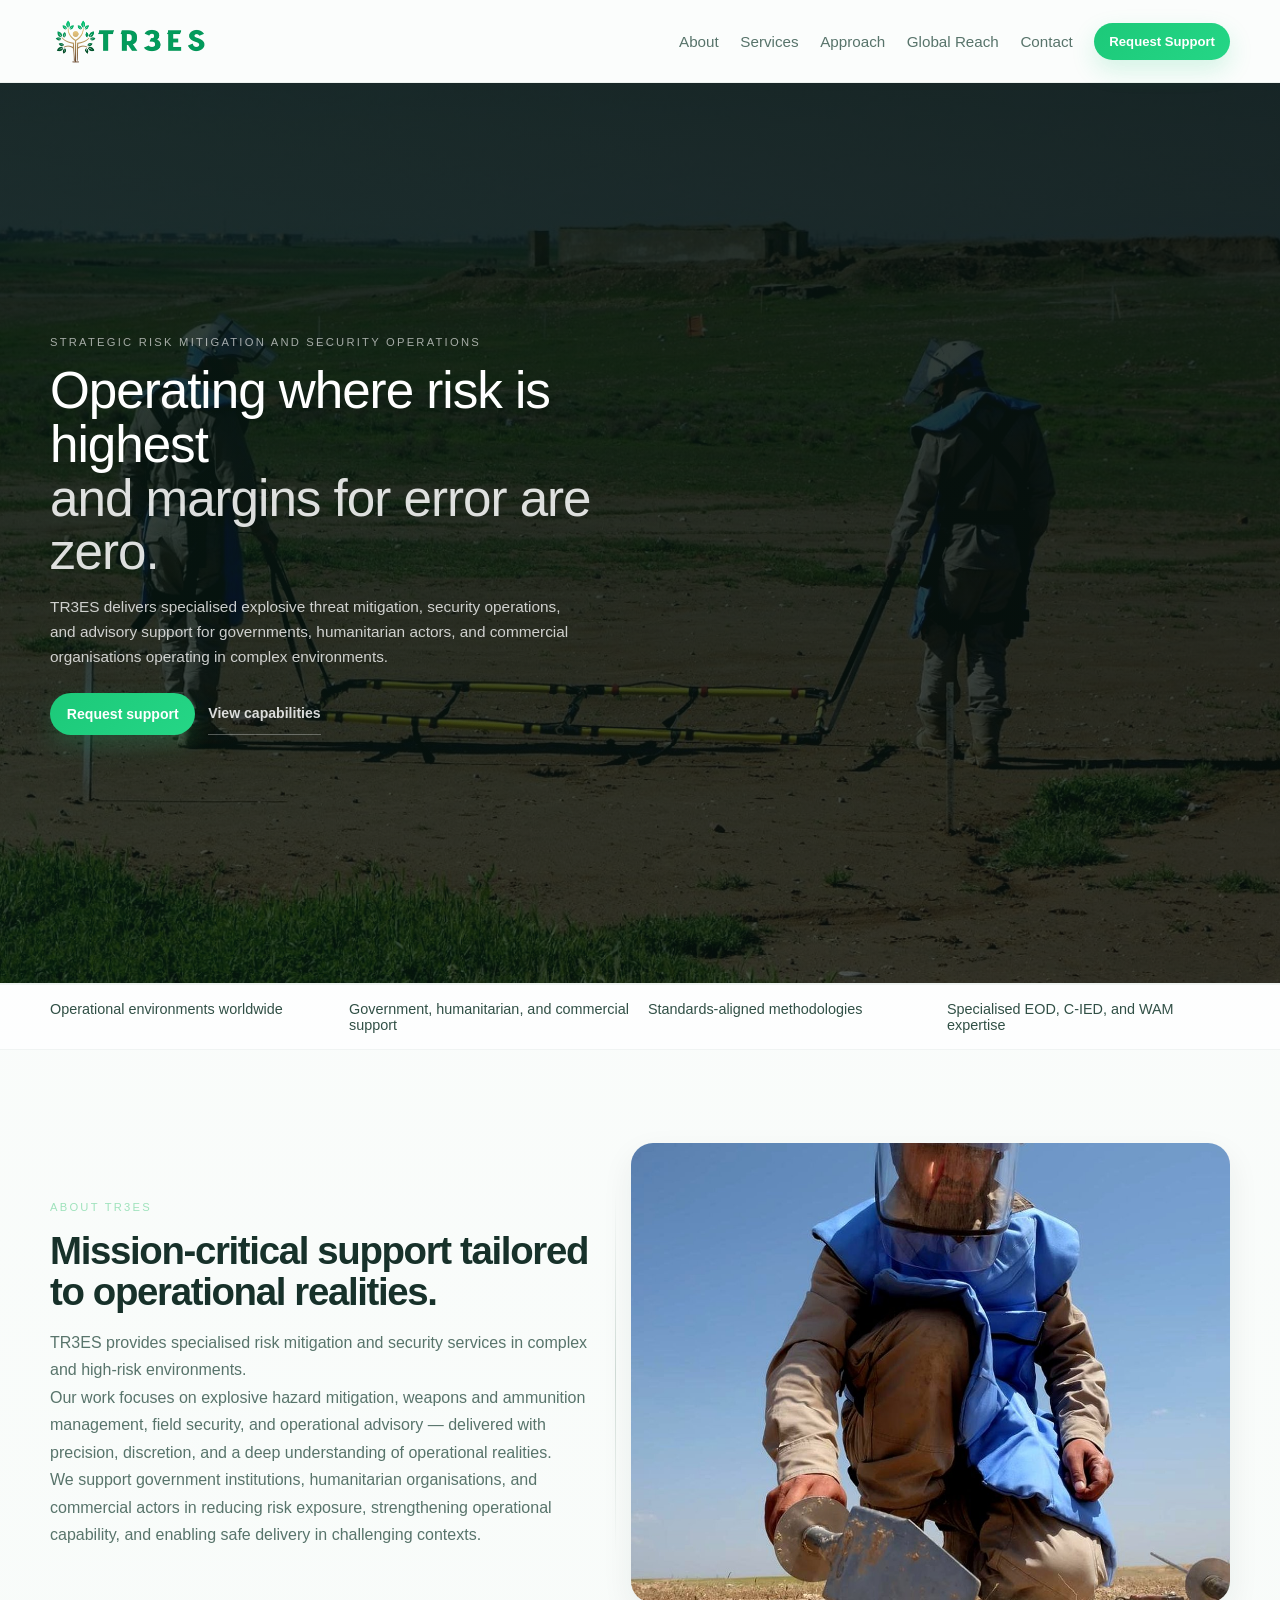
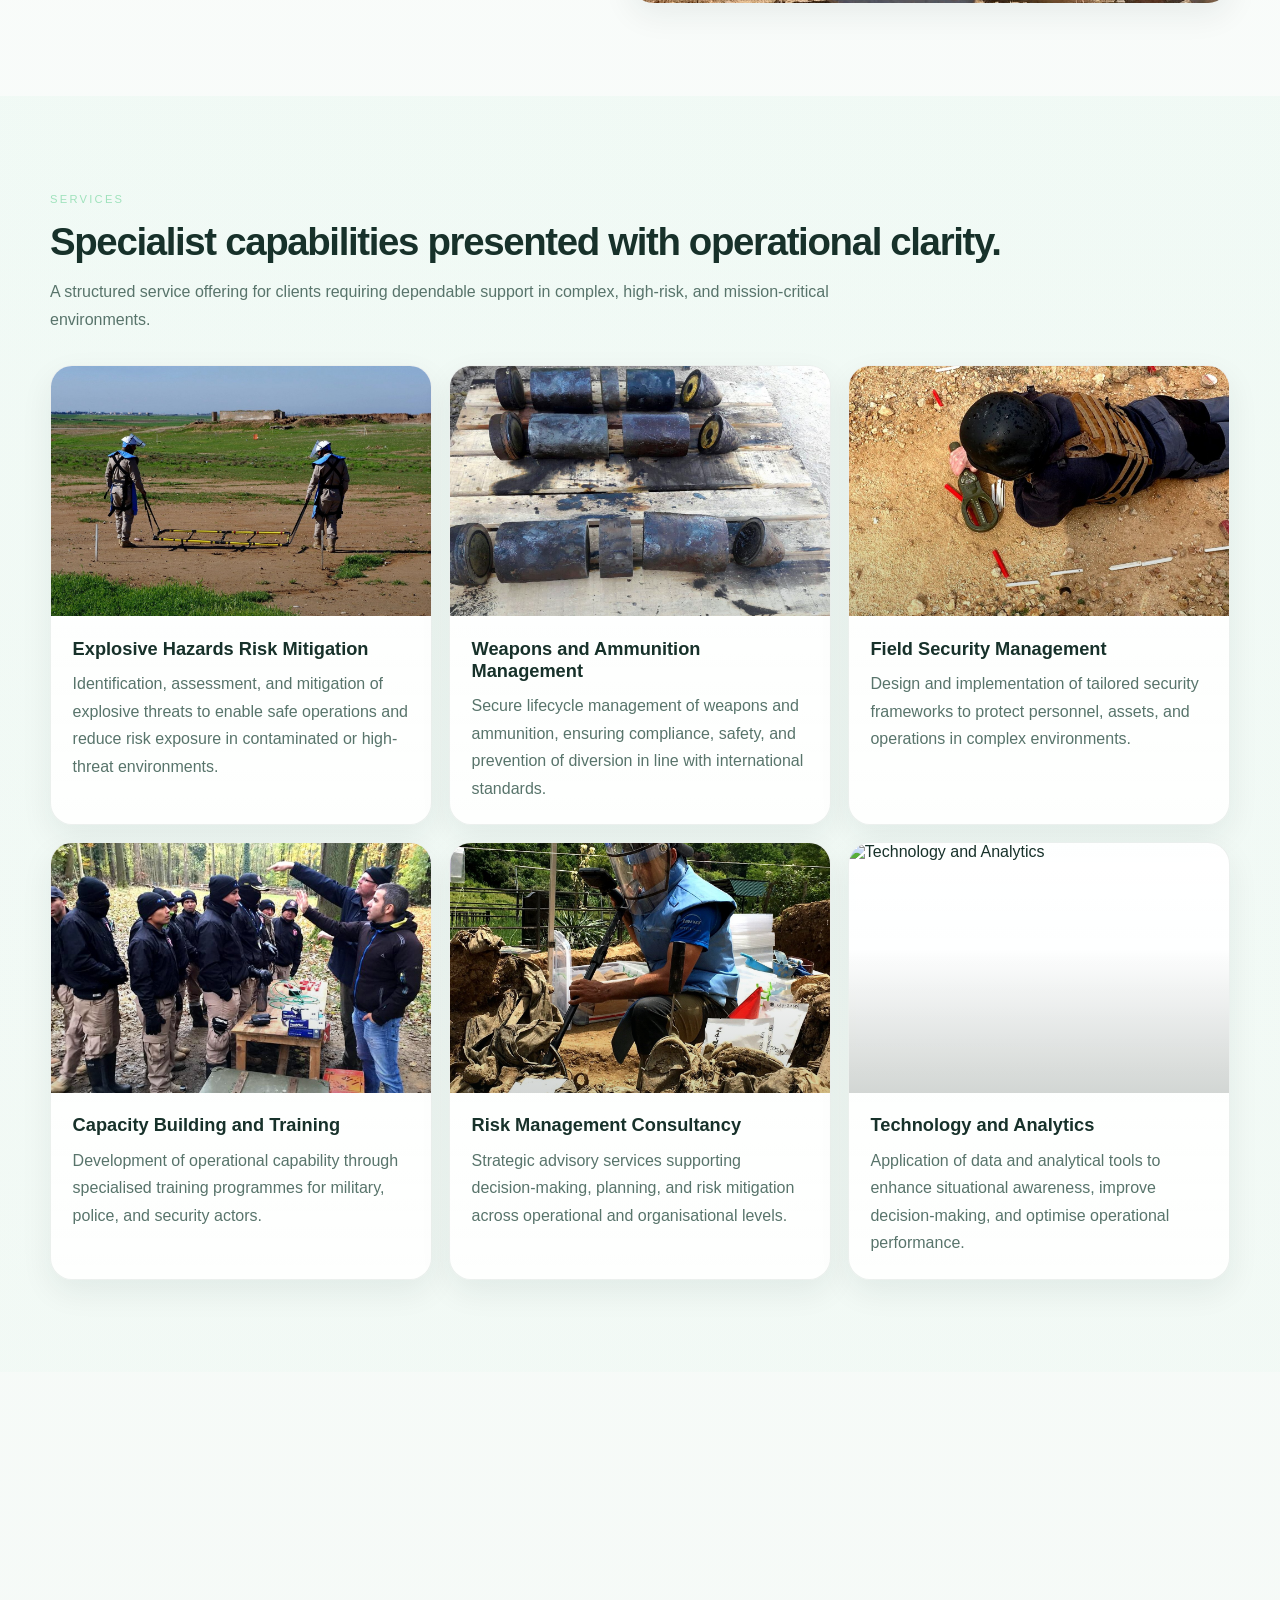
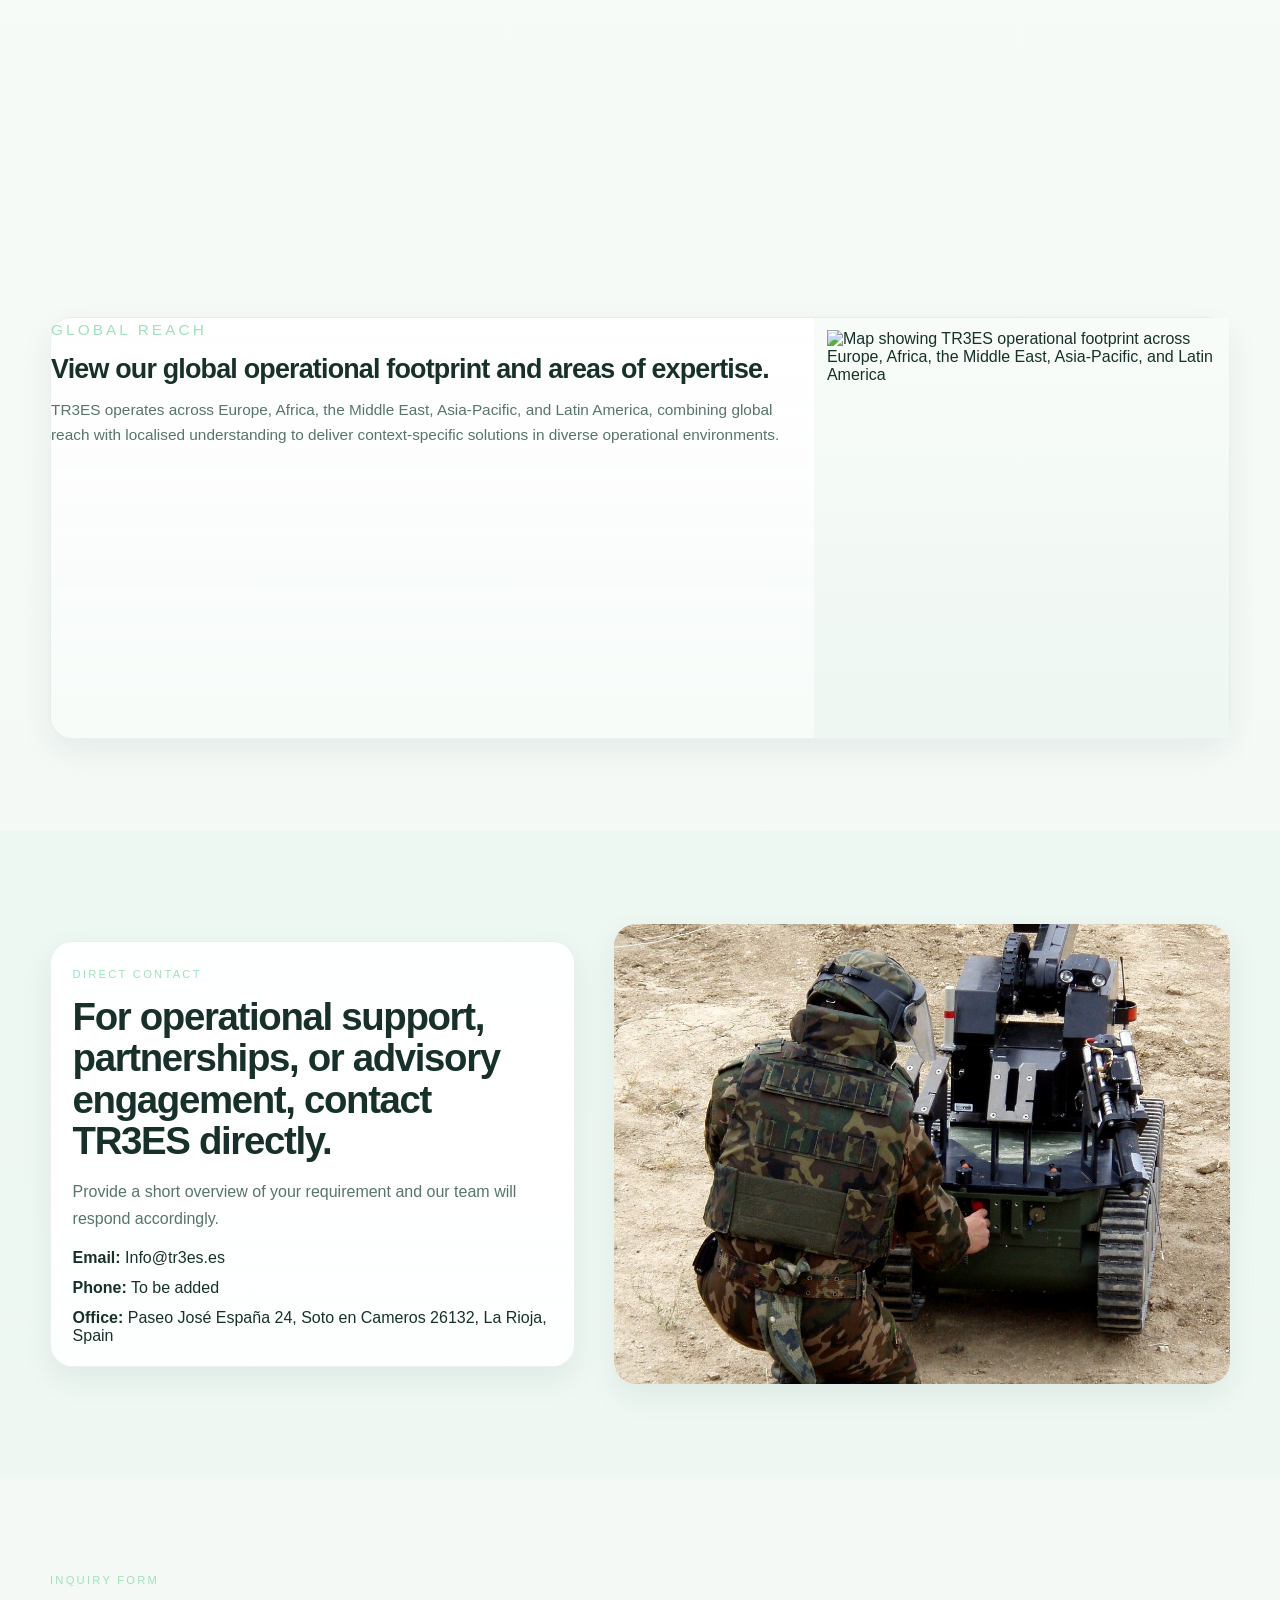
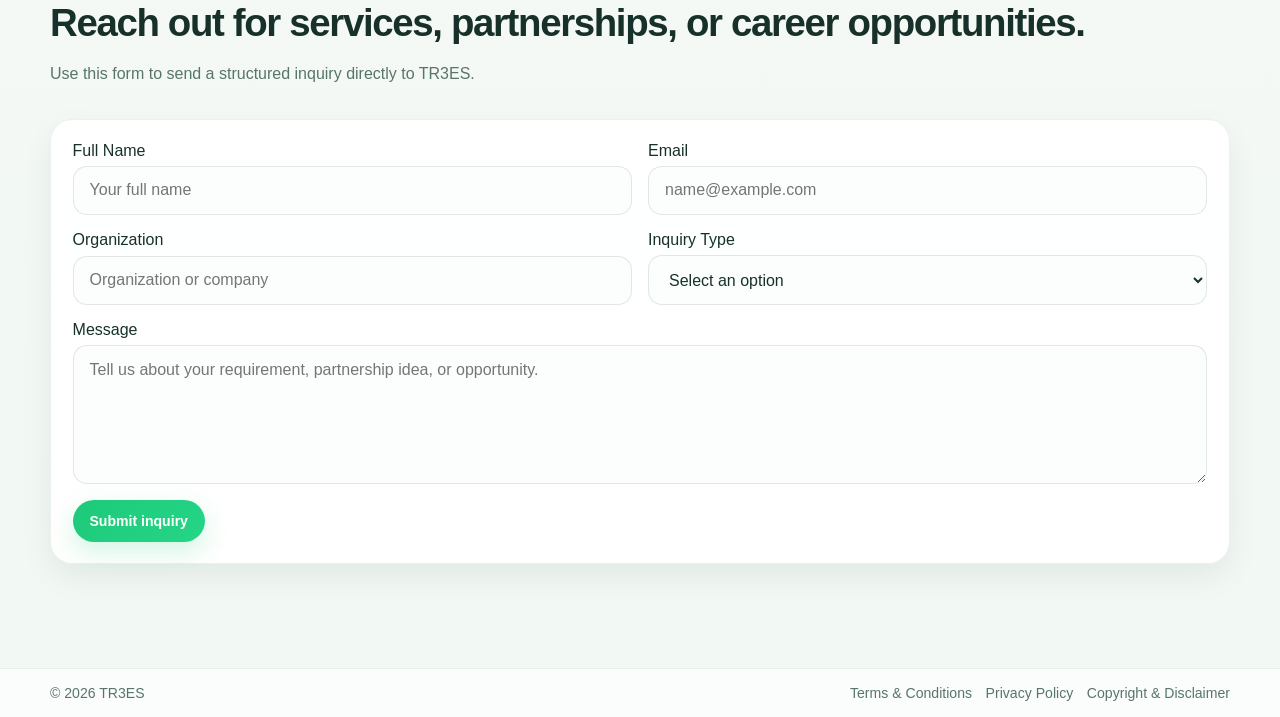
==== index.html @ e6ec6d10 "Add files via upload" ====
<!doctype html>
<html lang="en">
<head>
  <meta charset="utf-8">
  <meta name="viewport" content="width=device-width, initial-scale=1">
  <title>TR3ES | Strategic risk mitigation and security operations</title>
  <meta name="description" content="TR3ES delivers specialised explosive threat mitigation, security operations, training, consultancy, and advisory support for complex environments.">
  <meta name="theme-color" content="#163a2e">
  <meta property="og:title" content="TR3ES | Strategic risk mitigation and security operations">
  <meta property="og:description" content="Operating where risk is highest and margins for error are zero.">
  <meta property="og:type" content="website">
  <meta property="og:image" content="assets/images/service-risk-mitigation.jpg">
  <link rel="icon" type="image/png" href="assets/brand/favicon.png">
  <link rel="stylesheet" href="styles.css">
  <script>
    window.TR3ES_CONFIG = {
      analytics: { ga4MeasurementId: "", plausibleDomain: "", clarityId: "" },
      crm: {
        provider: "mailto",
        endpoint: "",
        hubspotPortalId: "",
        hubspotFormId: "",
        recipientEmail: "Info@tr3es.es"
      }
    };
  </script>
</head>
<body>
  <a class="skip-link" href="#main">Skip to content</a>

  <header class="site-header" id="top">
    <div class="container header-inner">
      <a href="#home" class="brand" aria-label="TR3ES home">
        <img src="assets/brand/logo.png" alt="TR3ES logo">
      </a>
      <button class="menu-toggle" id="menuToggle" aria-expanded="false" aria-controls="mobileNav" aria-label="Toggle navigation">Menu</button>
      <nav class="nav" aria-label="Primary navigation">
        <a href="#about">About</a>
        <a href="#services">Services</a>
        <a href="#approach">Approach</a>
        <a href="#reach">Global Reach</a>
        <a href="#contact">Contact</a>
        <a href="#inquiry" class="button primary small">Request Support</a>
      </nav>
    </div>
    <nav class="mobile-nav" id="mobileNav" aria-label="Mobile navigation">
      <a href="#about">About</a>
      <a href="#services">Services</a>
      <a href="#approach">Approach</a>
      <a href="#reach">Global Reach</a>
      <a href="#contact">Contact</a>
      <a href="#inquiry">Request Support</a>
    </nav>
  </header>

  <main id="main">
    <section id="home" class="hero luxury-hero">
      <img class="hero-image" src="assets/images/service-risk-mitigation.jpg" alt="TR3ES field operations">
      <div class="hero-overlay-premium"></div>
      <div class="container hero-content luxury reveal">
        <div class="hero-inner">
          <p class="eyebrow luxury">Strategic risk mitigation and security operations</p>
          <h1 class="hero-title luxury">Operating where risk is highest <span>and margins for error are zero.</span></h1>
          <p class="hero-lead luxury">TR3ES delivers specialised explosive threat mitigation, security operations, and advisory support for governments, humanitarian actors, and commercial organisations operating in complex environments.</p>
          <div class="button-row luxury">
            <a class="button primary luxury" href="#inquiry">Request support</a>
            <a class="button minimal luxury" href="#services">View capabilities</a>
          </div>
        </div>
      </div>
    </section>

    <section class="credibility-strip reveal">
      <div class="container credibility-grid">
        <div>Operational environments worldwide</div>
        <div>Government, humanitarian, and commercial support</div>
        <div>Standards-aligned methodologies</div>
        <div>Specialised EOD, C-IED, and WAM expertise</div>
      </div>
    </section>

    <section id="about" class="section reveal">
      <div class="container split split-editorial premium-split">
        <div class="copy-block premium-copy">
          <p class="eyebrow">About TR3ES</p>
          <h2>Mission-critical support tailored to operational realities.</h2>
          <p>TR3ES provides specialised risk mitigation and security services in complex and high-risk environments.</p>
          <p>Our work focuses on explosive hazard mitigation, weapons and ammunition management, field security, and operational advisory — delivered with precision, discretion, and a deep understanding of operational realities.</p>
          <p>We support government institutions, humanitarian organisations, and commercial actors in reducing risk exposure, strengthening operational capability, and enabling safe delivery in challenging contexts.</p>
        </div>
        <div class="visual-block editorial-visual hover-lift premium-media">
          <img src="assets/images/about-visual.jpg" alt="TR3ES operational support">
        </div>
      </div>
    </section>

    <section id="services" class="section alt reveal">
      <div class="container">
        <div class="section-head">
          <p class="eyebrow">Services</p>
          <h2>Specialist capabilities presented with operational clarity.</h2>
          <p class="subhead">A structured service offering for clients requiring dependable support in complex, high-risk, and mission-critical environments.</p>
        </div>

        <div class="services-grid premium-services">
          <article class="service-card reveal hover-lift premium-card">
            <div class="service-media"><img src="assets/images/service-risk-mitigation.jpg" alt="Explosive Hazards Risk Mitigation"></div>
            <div class="service-copy">
              <h3>Explosive Hazards Risk Mitigation</h3>
              <p>Identification, assessment, and mitigation of explosive threats to enable safe operations and reduce risk exposure in contaminated or high-threat environments.</p>
            </div>
          </article>

          <article class="service-card reveal hover-lift premium-card">
            <div class="service-media"><img src="assets/images/service-wam.jpg" alt="Weapons and Ammunition Management"></div>
            <div class="service-copy">
              <h3>Weapons and Ammunition Management</h3>
              <p>Secure lifecycle management of weapons and ammunition, ensuring compliance, safety, and prevention of diversion in line with international standards.</p>
            </div>
          </article>

          <article class="service-card reveal hover-lift premium-card">
            <div class="service-media"><img src="assets/images/service-field-security.jpg" alt="Field Security Management"></div>
            <div class="service-copy">
              <h3>Field Security Management</h3>
              <p>Design and implementation of tailored security frameworks to protect personnel, assets, and operations in complex environments.</p>
            </div>
          </article>

          <article class="service-card reveal hover-lift premium-card">
            <div class="service-media"><img src="assets/images/service-training.jpg" alt="Capacity Building and Training"></div>
            <div class="service-copy">
              <h3>Capacity Building and Training</h3>
              <p>Development of operational capability through specialised training programmes for military, police, and security actors.</p>
            </div>
          </article>

          <article class="service-card reveal hover-lift premium-card">
            <div class="service-media"><img src="assets/images/service-consultancy.jpg" alt="Risk Management Consultancy"></div>
            <div class="service-copy">
              <h3>Risk Management Consultancy</h3>
              <p>Strategic advisory services supporting decision-making, planning, and risk mitigation across operational and organisational levels.</p>
            </div>
          </article>

          <article class="service-card reveal hover-lift premium-card">
            <div class="service-media"><img src="assets/images/service-technology-analytics.png" alt="Technology and Analytics"></div>
            <div class="service-copy">
              <h3>Technology and Analytics</h3>
              <p>Application of data and analytical tools to enhance situational awareness, improve decision-making, and optimise operational performance.</p>
            </div>
          </article>
        </div>
      </div>
    </section>

    <section id="approach" class="section reveal">
      <div class="container">
        <div class="section-head">
          <p class="eyebrow">Our Approach</p>
          <h2>Structured, adaptive, and operationally grounded.</h2>
        </div>
        <div class="approach-grid premium-approach">
          <article class="info-card hover-lift">
            <h3>Assessment</h3>
            <p>Understanding operational context, risk exposure, stakeholder requirements, and the conditions that shape delivery.</p>
          </article>
          <article class="info-card hover-lift">
            <h3>Design</h3>
            <p>Developing tailored solutions aligned with operational realities, mission needs, and internationally recognised standards.</p>
          </article>
          <article class="info-card hover-lift">
            <h3>Delivery</h3>
            <p>Executing with precision, adaptability, and continuous evaluation to maintain relevance and control throughout implementation.</p>
          </article>
        </div>
      </div>
    </section>

    <section id="reach" class="section reveal">
      <div class="container reach-shell hover-lift premium-reach">
        <div class="copy-block premium-copy">
          <p class="eyebrow">Global Reach</p>
          <h2>View our global operational footprint and areas of expertise.</h2>
          <p>TR3ES operates across Europe, Africa, the Middle East, Asia-Pacific, and Latin America, combining global reach with localised understanding to deliver context-specific solutions in diverse operational environments.</p>
        </div>
        <div class="reach-map premium-media">
          <img src="assets/images/global-reach-map.png" alt="Map showing TR3ES operational footprint across Europe, Africa, the Middle East, Asia-Pacific, and Latin America">
        </div>
      </div>
    </section>

    <section id="contact" class="section alt reveal">
      <div class="container split premium-split">
        <div class="contact-panel hover-lift premium-card">
          <p class="eyebrow">Direct Contact</p>
          <h2>For operational support, partnerships, or advisory engagement, contact TR3ES directly.</h2>
          <p>Provide a short overview of your requirement and our team will respond accordingly.</p>
          <ul class="contact-list">
            <li><strong>Email:</strong> <a href="mailto:Info@tr3es.es">Info@tr3es.es</a></li>
            <li><strong>Phone:</strong> To be added</li>
            <li><strong>Office:</strong> Paseo José España 24, Soto en Cameros 26132, La Rioja, Spain</li>
          </ul>
        </div>
        <div class="visual-block hover-lift premium-media">
          <img src="assets/images/contact-visual.jpg" alt="TR3ES field support">
        </div>
      </div>
    </section>

    <section id="inquiry" class="section reveal">
      <div class="container">
        <div class="section-head">
          <p class="eyebrow">Inquiry Form</p>
          <h2>Reach out for services, partnerships, or career opportunities.</h2>
          <p class="subhead">Use this form to send a structured inquiry directly to TR3ES.</p>
        </div>

        <form class="inquiry-form hover-lift premium-card" id="inquiryForm">
          <label>
            <span>Full Name</span>
            <input type="text" name="name" placeholder="Your full name" required>
          </label>
          <label>
            <span>Email</span>
            <input type="email" name="email" placeholder="name@example.com" required>
          </label>
          <label>
            <span>Organization</span>
            <input type="text" name="organization" placeholder="Organization or company">
          </label>
          <label>
            <span>Inquiry Type</span>
            <select name="type" required>
              <option value="">Select an option</option>
              <option>Services</option>
              <option>Partnerships</option>
              <option>Career Opportunities</option>
              <option>General Inquiry</option>
            </select>
          </label>
          <label class="full">
            <span>Message</span>
            <textarea name="message" rows="6" placeholder="Tell us about your requirement, partnership idea, or opportunity." required></textarea>
          </label>
          <div class="full form-actions">
            <button class="button primary" type="submit">Submit inquiry</button>
            <p id="formStatus" class="form-status" aria-live="polite"></p>
          </div>
        </form>
      </div>
    </section>
  </main>

  <footer class="site-footer">
    <div class="container footer-row">
      <span>© 2026 TR3ES</span>
      <nav class="footer-links" aria-label="Legal">
        <a href="legal/terms.html">Terms &amp; Conditions</a>
        <a href="legal/privacy.html">Privacy Policy</a>
        <a href="legal/copyright-disclaimer.html">Copyright &amp; Disclaimer</a>
      </nav>
    </div>
  </footer>

  <script src="app.js"></script>
</body>
</html>
---- styles.css ----
:root{
  --bg:#f7fbf8;
  --bg-soft:#eef7f2;
  --panel:#ffffff;
  --border:rgba(18,69,47,.09);
  --text:#17312a;
  --muted:#58746b;
  --green:#1cc979;
  --green-dark:#16a864;
  --green-soft:#e9f7ef;
  --gold:#d7b566;
  --max:1180px;
  --shadow:0 22px 54px rgba(18,49,42,.10);
  --shadow-soft:0 12px 32px rgba(18,49,42,.07);
  --radius:20px;
  --transition:240ms ease;
}
*{box-sizing:border-box}
html{scroll-behavior:smooth}
body{
  margin:0;
  font-family:Arial,Helvetica,sans-serif;
  color:var(--text);
  background:linear-gradient(180deg,#fbfdfc 0%,#f2f8f4 100%);
}
img{max-width:100%;display:block}
a{color:inherit;text-decoration:none;transition:all var(--transition)}
button,input,select,textarea{font:inherit}
code{
  font-family:ui-monospace,SFMono-Regular,Menlo,monospace;
  background:#f3faf5;
  padding:.15rem .35rem;
  border-radius:.35rem;
}
.skip-link{position:absolute;left:-9999px}
.skip-link:focus{
  left:1rem;top:1rem;z-index:1000;background:white;padding:.5rem .75rem;border-radius:.5rem
}
.container{width:min(var(--max),calc(100% - 2rem));margin:0 auto}
.site-header{
  position:sticky;top:0;z-index:40;
  background:rgba(251,253,252,.86);
  backdrop-filter:blur(16px);
  border-bottom:1px solid rgba(18,69,47,.06)
}
.header-inner{
  display:flex;align-items:center;justify-content:space-between;gap:1rem;padding:1rem 0
}
.brand img{width:162px;height:auto}
.nav{display:flex;align-items:center;gap:1.35rem;color:var(--muted)}
.nav a{position:relative;font-size:.95rem}
.nav a:not(.button)::after{
  content:"";position:absolute;left:0;bottom:-.3rem;width:100%;height:2px;
  background:linear-gradient(90deg,var(--green),var(--gold));
  transform:scaleX(0);transform-origin:left;transition:transform var(--transition)
}
.nav a:hover{color:var(--text)}
.nav a:not(.button):hover::after{transform:scaleX(1)}
.menu-toggle{
  display:none;border:1px solid var(--border);background:white;color:var(--text);
  border-radius:999px;padding:.6rem .9rem
}
.mobile-nav{
  display:none;border-top:1px solid var(--border);padding:0 1rem 1rem;
  background:rgba(251,253,252,.96)
}
.mobile-nav.open{display:grid;gap:.8rem}

.luxury-hero{
  position:relative;min-height:100vh;overflow:hidden;
  border-bottom:1px solid rgba(18,69,47,.05)
}
.luxury-hero .hero-image{
  position:absolute;inset:0;width:100%;height:100%;object-fit:cover;
  transform:scale(1.06);
  filter:brightness(.90) contrast(1.05);
  animation:luxuryZoom 22s ease-in-out infinite alternate
}
.hero-overlay-premium{
  position:absolute;inset:0;
  background:
    linear-gradient(180deg,rgba(8,20,16,.84),rgba(8,20,16,.62)),
    linear-gradient(120deg,rgba(0,90,60,.14),rgba(0,0,0,.24)),
    radial-gradient(circle at 20% 30%,rgba(28,201,121,.07),transparent 40%)
}
.hero-content.luxury{
  position:relative;z-index:2;min-height:100vh;display:flex;align-items:center
}
.hero-inner{max-width:640px}
.eyebrow{
  display:inline-block;margin:0 0 .75rem;font-size:.7rem;color:#9fe2bc;
  text-transform:uppercase;letter-spacing:.2em
}
.eyebrow.luxury{color:rgba(255,255,255,.62)}
h1,h2,h3,p{margin:0}
.hero-title.luxury{
  color:#fff;
  font-size:clamp(2.25rem,4vw,3.2rem);
  line-height:1.05;
  font-weight:500;
  letter-spacing:-.02em;
  margin-bottom:1rem;
  max-width:720px
}
.hero-title.luxury span{display:block;opacity:.86}
.hero-lead.luxury{
  color:rgba(255,255,255,.78);
  font-size:.96rem;
  line-height:1.62;
  max-width:540px
}
h2{
  font-size:clamp(1.8rem,3vw,2.55rem);
  line-height:1.08;font-weight:700;letter-spacing:-.035em;
  margin-bottom:1rem
}
h3{font-size:1.14rem;margin-bottom:.65rem}
p{color:var(--muted);line-height:1.72}
.button-row{display:flex;gap:.8rem;flex-wrap:wrap;margin-top:1.45rem}
.button{
  display:inline-flex;align-items:center;justify-content:center;
  padding:.8rem 1.05rem;border-radius:999px;font-weight:700;
  font-size:.88rem;border:none;cursor:pointer
}
.button.small{padding:.68rem .94rem;font-size:.82rem}
.button.primary{
  background:linear-gradient(135deg,var(--green),#25d686);color:white;
  box-shadow:0 10px 24px rgba(28,201,121,.18)
}
.button.primary:hover{
  background:linear-gradient(135deg,#24d784,var(--green-dark));
  transform:translateY(-2px)
}
.button.minimal.luxury{
  background:transparent;color:rgba(255,255,255,.84);
  border-bottom:1px solid rgba(255,255,255,.30);
  border-radius:0;padding:.55rem 0
}
.button.minimal.luxury:hover{
  color:white;border-color:white;transform:none
}

.credibility-strip{
  border-top:1px solid rgba(18,69,47,.05);
  border-bottom:1px solid rgba(18,69,47,.05);
  background:rgba(255,255,255,.78)
}
.credibility-grid{
  display:grid;grid-template-columns:repeat(4,1fr);gap:1rem;padding:1rem 0;
  color:#315046;font-size:.9rem
}

.section{padding:5.8rem 0}
.alt{
  background:linear-gradient(180deg,rgba(28,201,121,.035),rgba(28,201,121,.018));
}
.split{display:grid;grid-template-columns:.92fr 1.08fr;gap:2.4rem;align-items:stretch}
.split-editorial{grid-template-columns:.95fr 1.05fr;align-items:center}
.premium-split{align-items:center}
.copy-block{max-width:40rem}
.premium-copy p{max-width:62ch}
.visual-block img{
  width:100%;min-height:460px;object-fit:cover;border-radius:22px;box-shadow:var(--shadow-soft)
}
.editorial-visual{position:relative}
.editorial-visual::before{
  content:"";position:absolute;left:-1rem;top:10%;bottom:10%;width:1px;
  background:linear-gradient(180deg,transparent,rgba(18,69,47,.18),transparent)
}
.section-head{margin-bottom:2rem}
.subhead{max-width:54rem}

.services-grid,.approach-grid{display:grid;grid-template-columns:repeat(3,1fr);gap:1rem}
.premium-services{gap:1.05rem}
.service-card,.info-card,.contact-panel,.inquiry-form,.reach-shell{
  background:rgba(255,255,255,.86);
  border:1px solid rgba(18,69,47,.08);
  border-radius:22px;
  box-shadow:var(--shadow-soft)
}
.premium-card{
  background:linear-gradient(180deg,rgba(255,255,255,.94),rgba(255,255,255,.88));
}
.service-card{overflow:hidden}
.service-media{position:relative;overflow:hidden}
.service-media::after{
  content:"";position:absolute;inset:0;
  background:linear-gradient(to top,rgba(11,28,20,.18),transparent 58%)
}
.service-media img{
  width:100%;height:250px;object-fit:cover;
  transition:transform 420ms ease,filter 420ms ease
}
.service-copy,.reach-copy,.contact-panel,.info-card,.inquiry-form{padding:1.35rem}
.reach-shell{
  display:grid;grid-template-columns:1.15fr .85fr;gap:2.2rem;overflow:hidden;align-items:stretch
}
.premium-reach{
  background:linear-gradient(180deg,rgba(255,255,255,.93),rgba(247,251,248,.90));
}
.reach-map{
  min-height:420px;display:flex;align-items:center;justify-content:center;padding:1rem;
  background:linear-gradient(180deg,#f8fcf9,#eef7f2)
}
.reach-map img{width:100%;height:100%;object-fit:contain}
.contact-list{
  list-style:none;padding:0;margin:1rem 0 0;display:grid;gap:.75rem
}
.inquiry-form{
  display:grid;grid-template-columns:1fr 1fr;gap:1rem
}
.inquiry-form label{display:grid;gap:.4rem}
.inquiry-form .full{grid-column:1/-1}
.inquiry-form input,.inquiry-form select,.inquiry-form textarea{
  width:100%;padding:.9rem 1rem;border:1px solid rgba(23,49,42,.11);
  border-radius:14px;background:#fbfefd;color:var(--text);outline:none
}
.inquiry-form input:focus,.inquiry-form select:focus,.inquiry-form textarea:focus{
  border-color:rgba(28,201,121,.48);box-shadow:0 0 0 4px rgba(28,201,121,.12)
}
.form-actions{display:flex;align-items:center;gap:1rem;flex-wrap:wrap}
.form-status{font-size:.92rem;margin:0}

.site-footer{
  border-top:1px solid rgba(18,69,47,.08);
  margin-top:.7rem;
  background:rgba(255,255,255,.72)
}
.footer-row{
  display:flex;align-items:center;justify-content:space-between;gap:1rem;flex-wrap:wrap;
  padding:1rem 0;color:var(--muted);font-size:.88rem
}
.footer-links{display:flex;gap:.85rem;flex-wrap:wrap}

.hover-lift{
  transition:transform 280ms ease, box-shadow 280ms ease, border-color 280ms ease, background-color 280ms ease
}
.hover-lift:hover{
  transform:translateY(-4px);
  box-shadow:var(--shadow);
  border-color:rgba(28,201,121,.18)
}
.service-card:hover .service-media img{
  transform:scale(1.04);filter:saturate(1.03)
}
.reveal{
  opacity:0;transform:translateY(16px);
  transition:opacity .7s ease, transform .7s ease
}
.reveal.visible{opacity:1;transform:translateY(0)}
.legal-page{
  min-height:100vh;display:flex;align-items:flex-start;padding:5rem 0
}
.legal-page .container{max-width:52rem}

@keyframes luxuryZoom{
  from{transform:scale(1.06)}
  to{transform:scale(1.12)}
}

@media (max-width:980px){
  .nav{display:none}
  .menu-toggle{display:inline-flex}
  .hero-content.luxury{align-items:flex-start}
  .hero-inner{max-width:100%;padding-top:1rem}
  .hero-title.luxury{max-width:100%;font-size:clamp(1.55rem,5vw,2rem)}
  .hero-lead.luxury{max-width:100%}
  .credibility-grid,
  .split,.split-editorial,.services-grid,.approach-grid,.reach-shell,.inquiry-form{
    grid-template-columns:1fr
  }
  .section{padding:4.4rem 0}
  .reach-map,.visual-block img{min-height:280px}
  .editorial-visual::before{display:none}
}


.reach-shell .copy-block{
  max-width:600px;
}

.reach-shell h2{
  font-size:clamp(2rem,2.8vw,2.6rem);
  line-height:1.1;
}

.reach-shell p{
  font-size:1rem;
  line-height:1.7;
}


/* Global Reach text fit fix */
.reach-shell{
  grid-template-columns: 1.28fr 0.72fr !important;
  gap: 1.6rem !important;
}

.reach-shell .copy-block{
  max-width: none !important;
  padding-right: .25rem;
}

.reach-shell .reach-copy,
.reach-shell .copy-block{
  min-width: 0;
}

.reach-shell h2{
  font-size: clamp(1.72rem, 2.35vw, 2.18rem) !important;
  line-height: 1.08 !important;
  letter-spacing: -0.03em;
  max-width: 16ch;
}

.reach-shell p{
  font-size: 0.96rem !important;
  line-height: 1.62 !important;
  max-width: 60ch !important;
}

.reach-map{
  padding: .8rem !important;
}

@media (max-width: 980px){
  .reach-shell{
    grid-template-columns: 1fr !important;
  }

  .reach-shell h2{
    max-width: 100%;
  }

  .reach-shell p{
    max-width: 100% !important;
  }
}


/* Final Global Reach text clipping fix */
.reach-shell{
  overflow: visible !important;
  align-items: start !important;
  min-height: auto !important;
}

.reach-shell .copy-block,
.reach-shell .reach-copy{
  height: auto !important;
  overflow: visible !important;
}

.reach-shell h2{
  max-width: none !important;
  font-size: clamp(1.58rem, 2.1vw, 2rem) !important;
  line-height: 1.12 !important;
  margin-bottom: .85rem !important;
}

.reach-shell p{
  max-width: none !important;
  display: block !important;
  overflow: visible !important;
  white-space: normal !important;
  word-break: normal !important;
}

.reach-shell .copy-block p:last-child{
  margin-bottom: 0 !important;
}

.reach-map{
  align-self: stretch;
}

@media (max-width: 980px){
  .reach-shell{
    overflow: visible !important;
  }
}
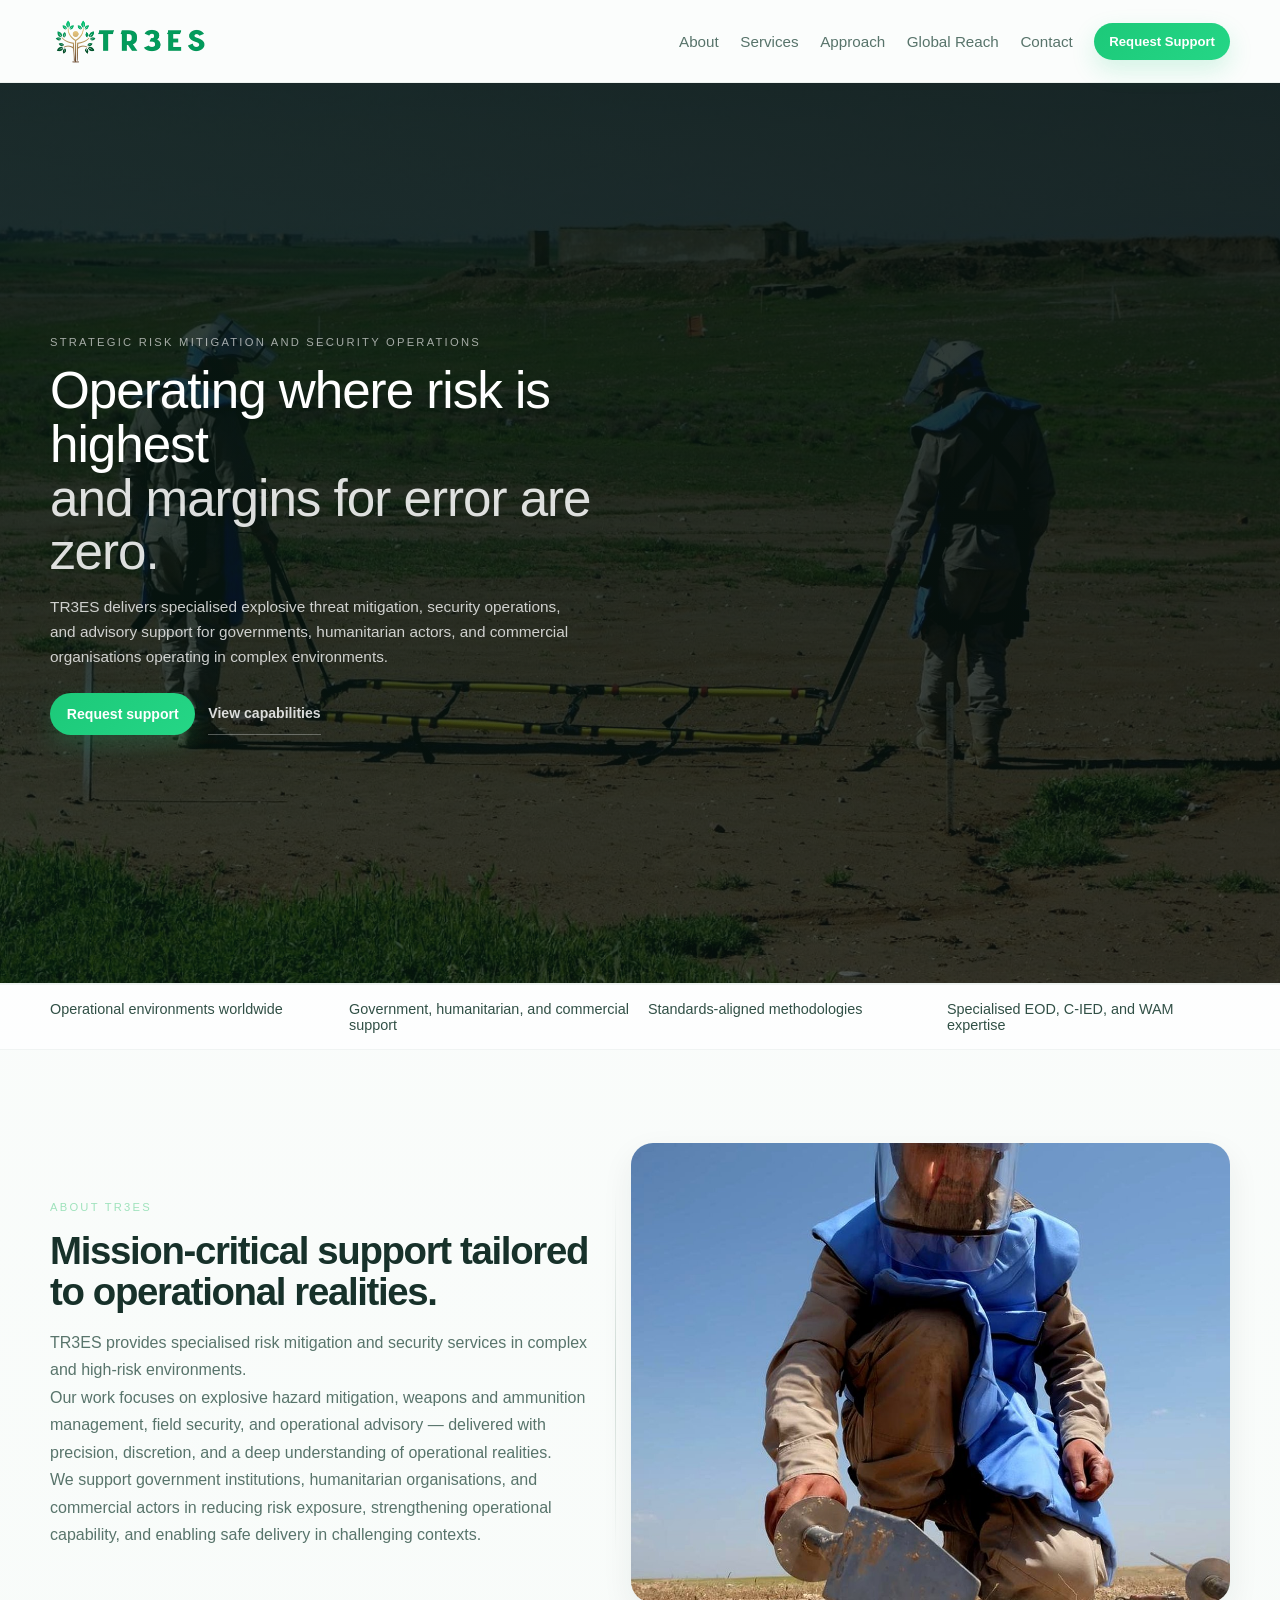
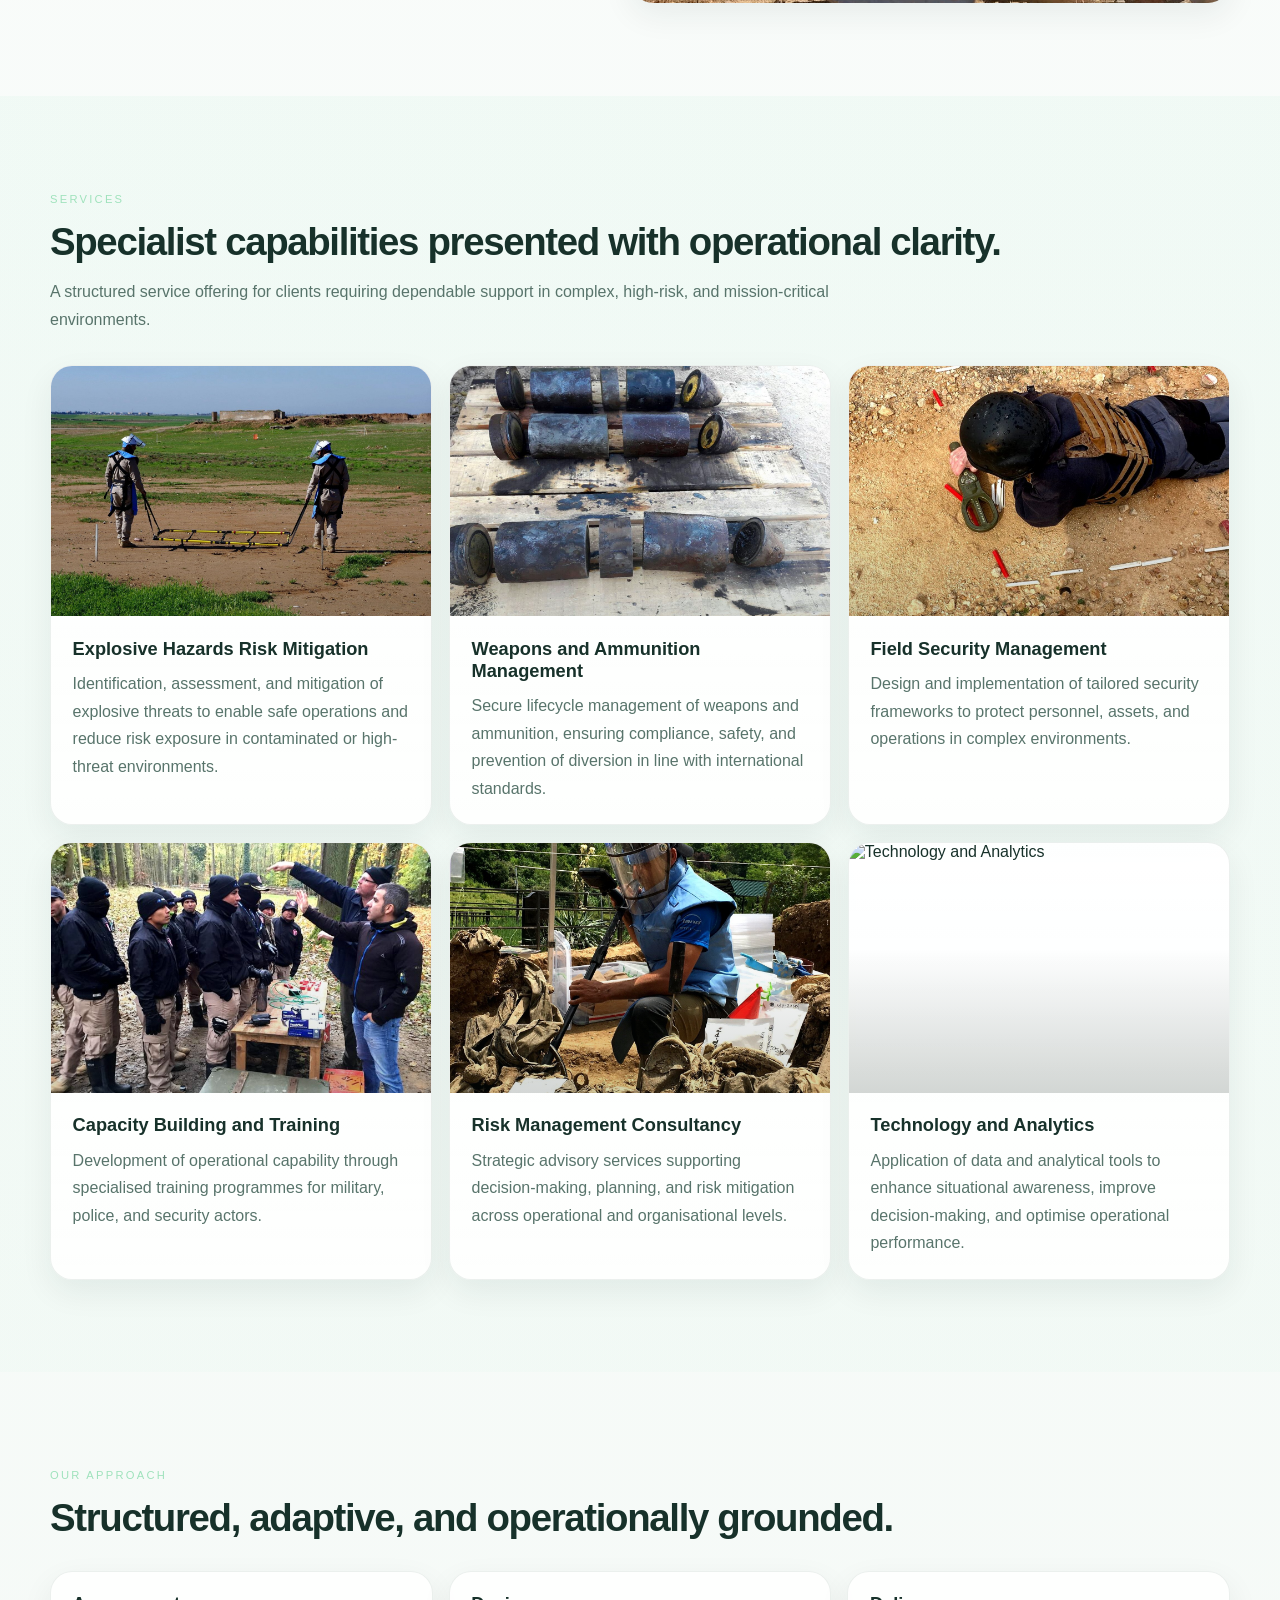
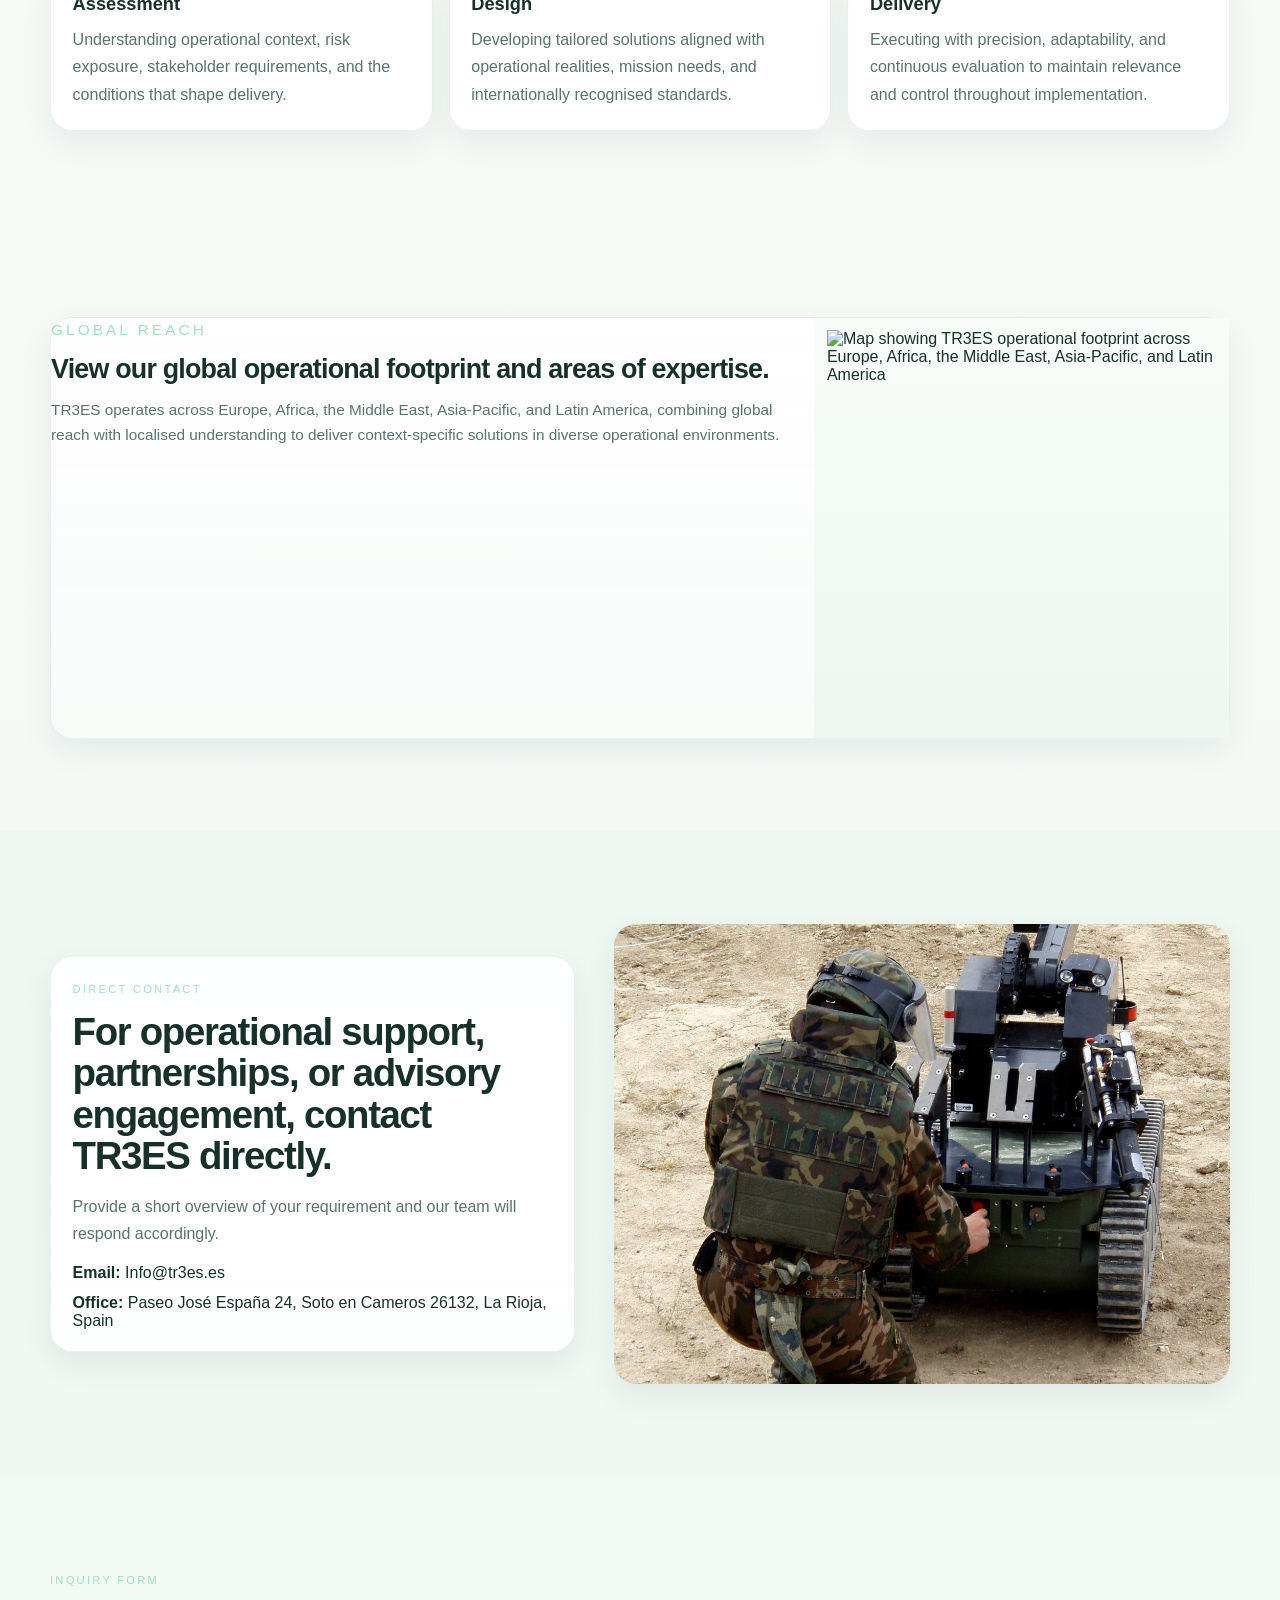
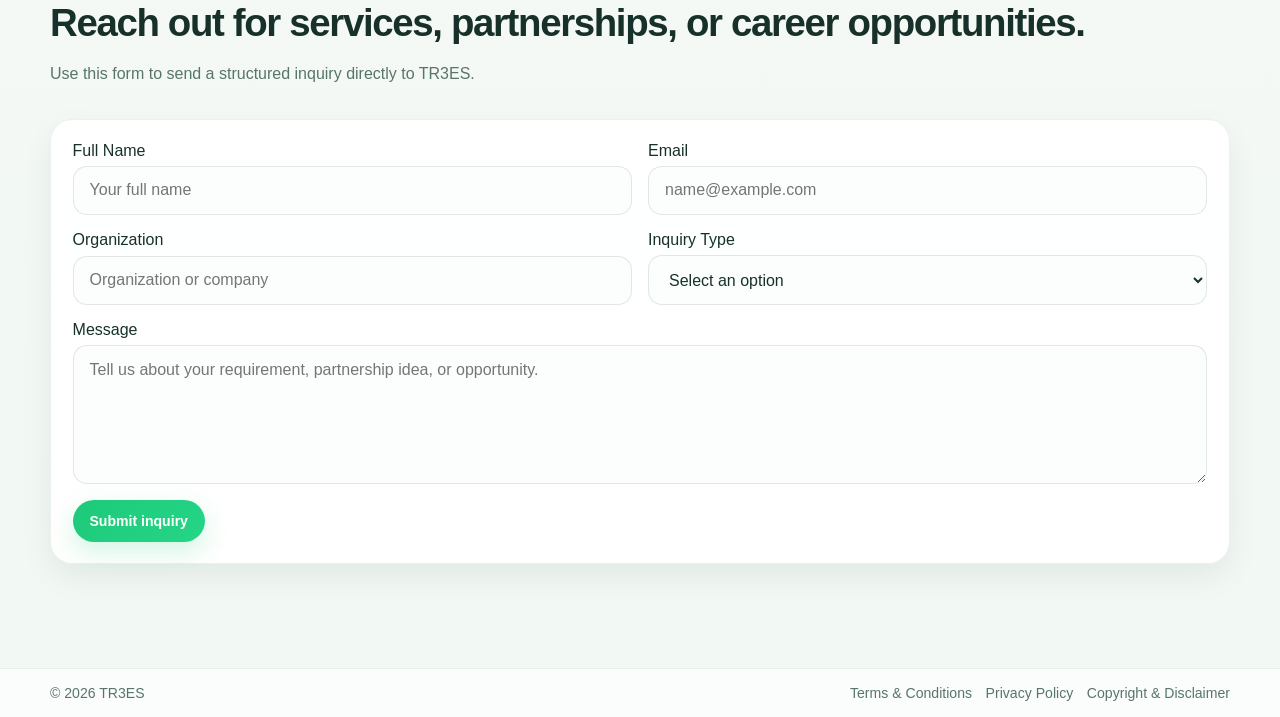
==== commit 58bbe362: "index.html" ====
--- a/index.html
+++ b/index.html
@@ -198,7 +198,7 @@
           <p>Provide a short overview of your requirement and our team will respond accordingly.</p>
           <ul class="contact-list">
             <li><strong>Email:</strong> <a href="mailto:Info@tr3es.es">Info@tr3es.es</a></li>
-            <li><strong>Phone:</strong> To be added</li>
+            
             <li><strong>Office:</strong> Paseo José España 24, Soto en Cameros 26132, La Rioja, Spain</li>
           </ul>
         </div>
